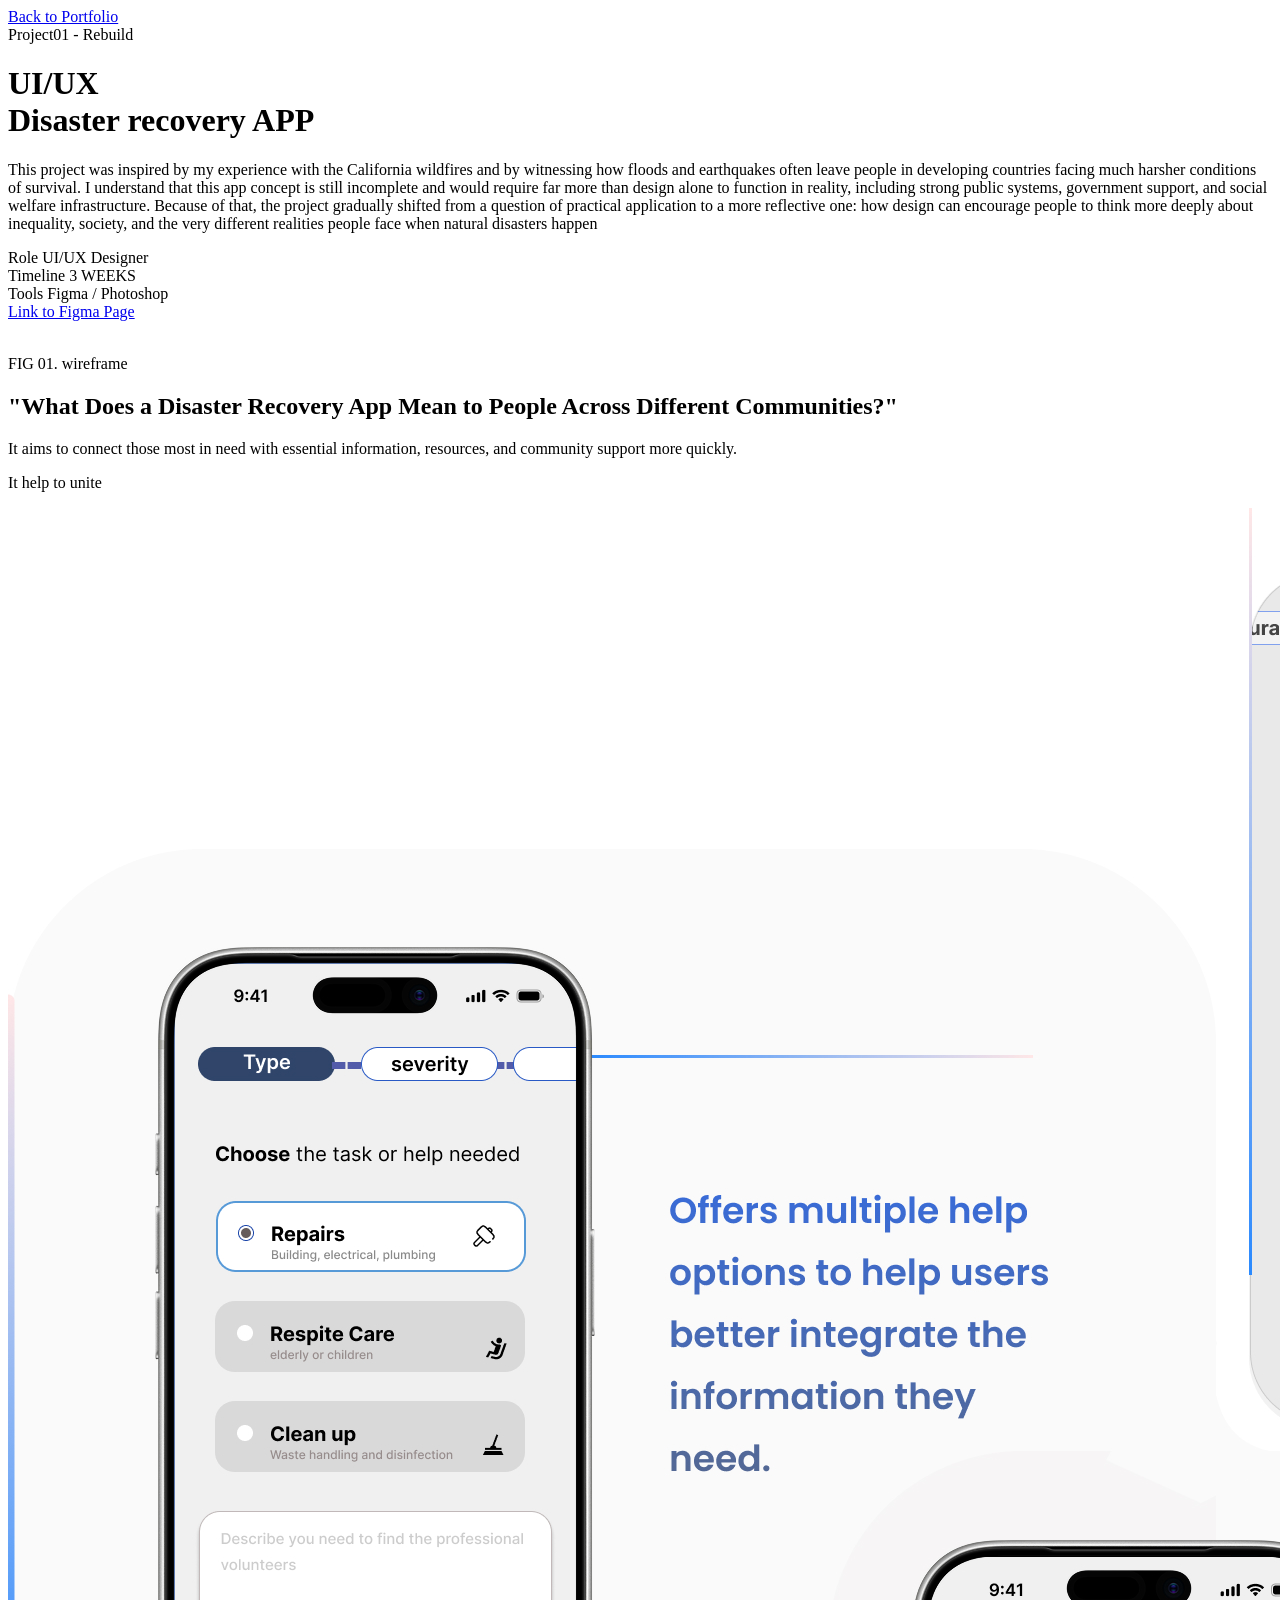
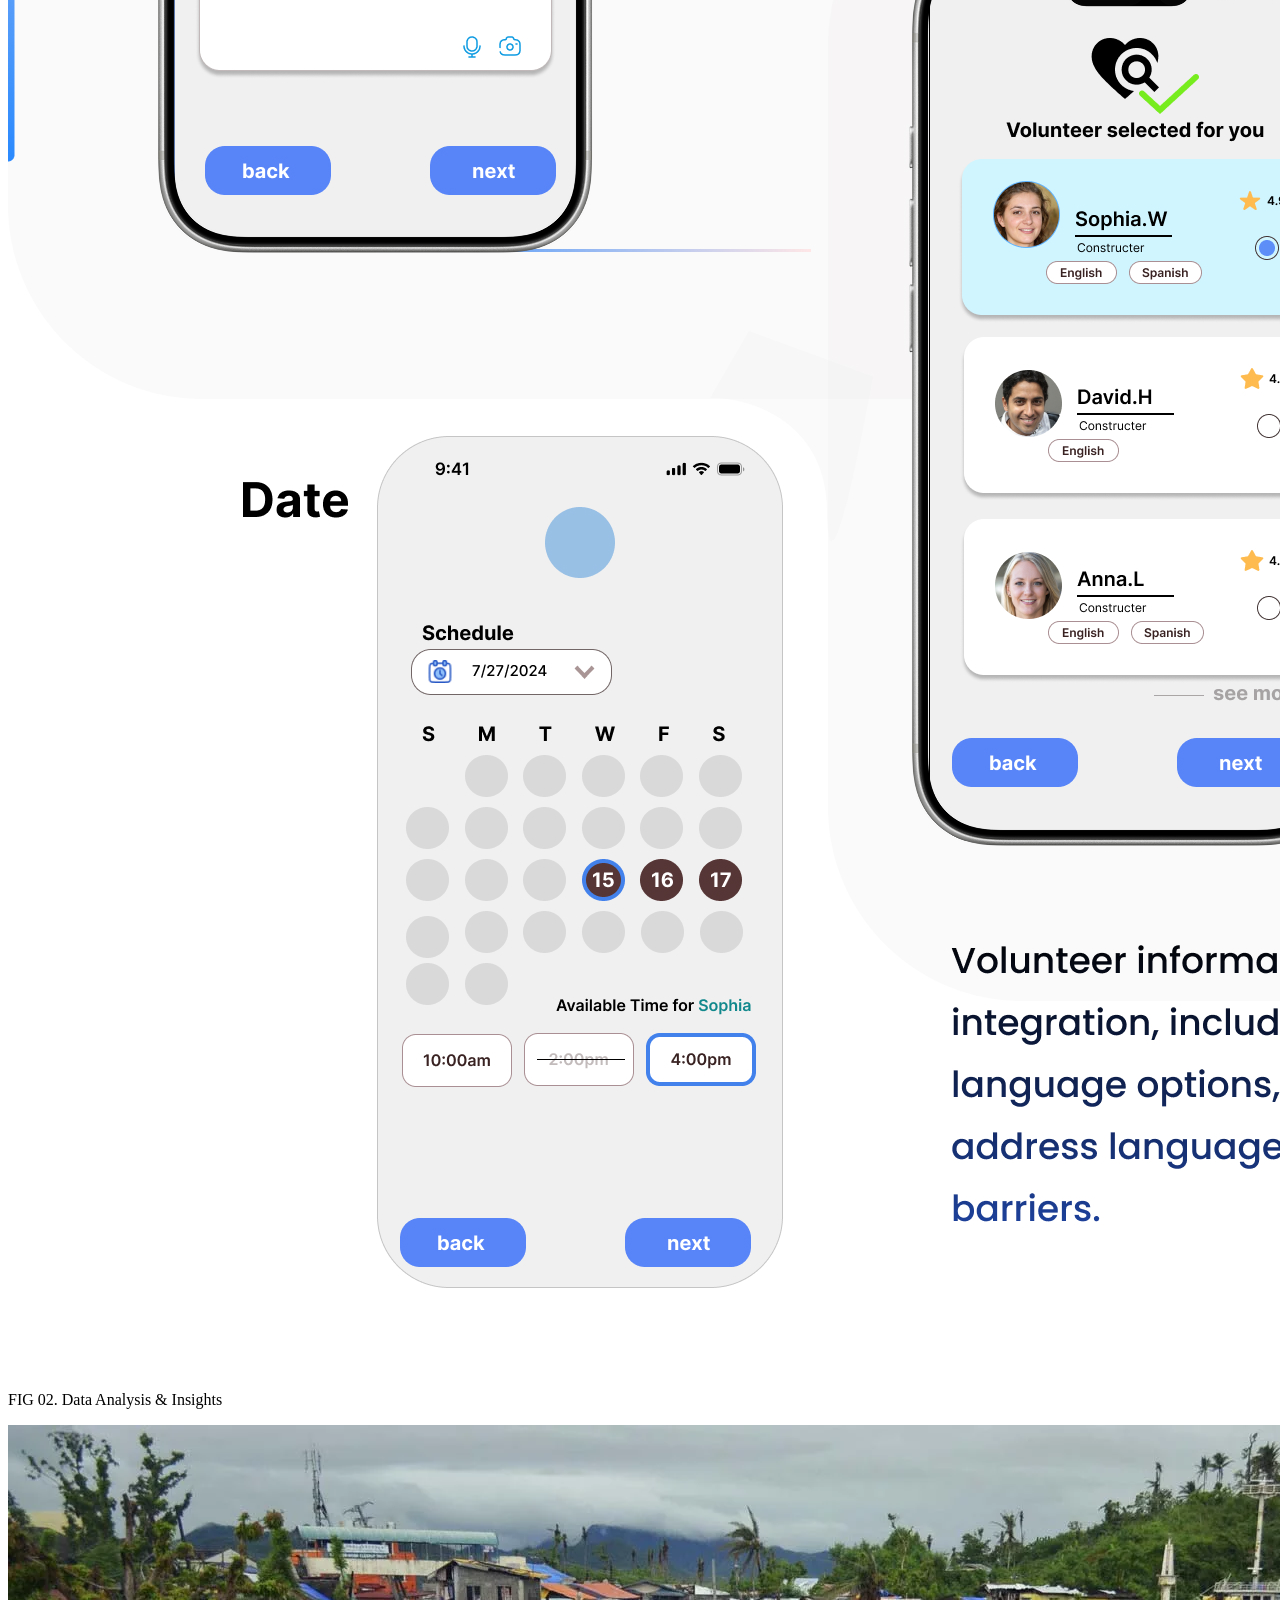
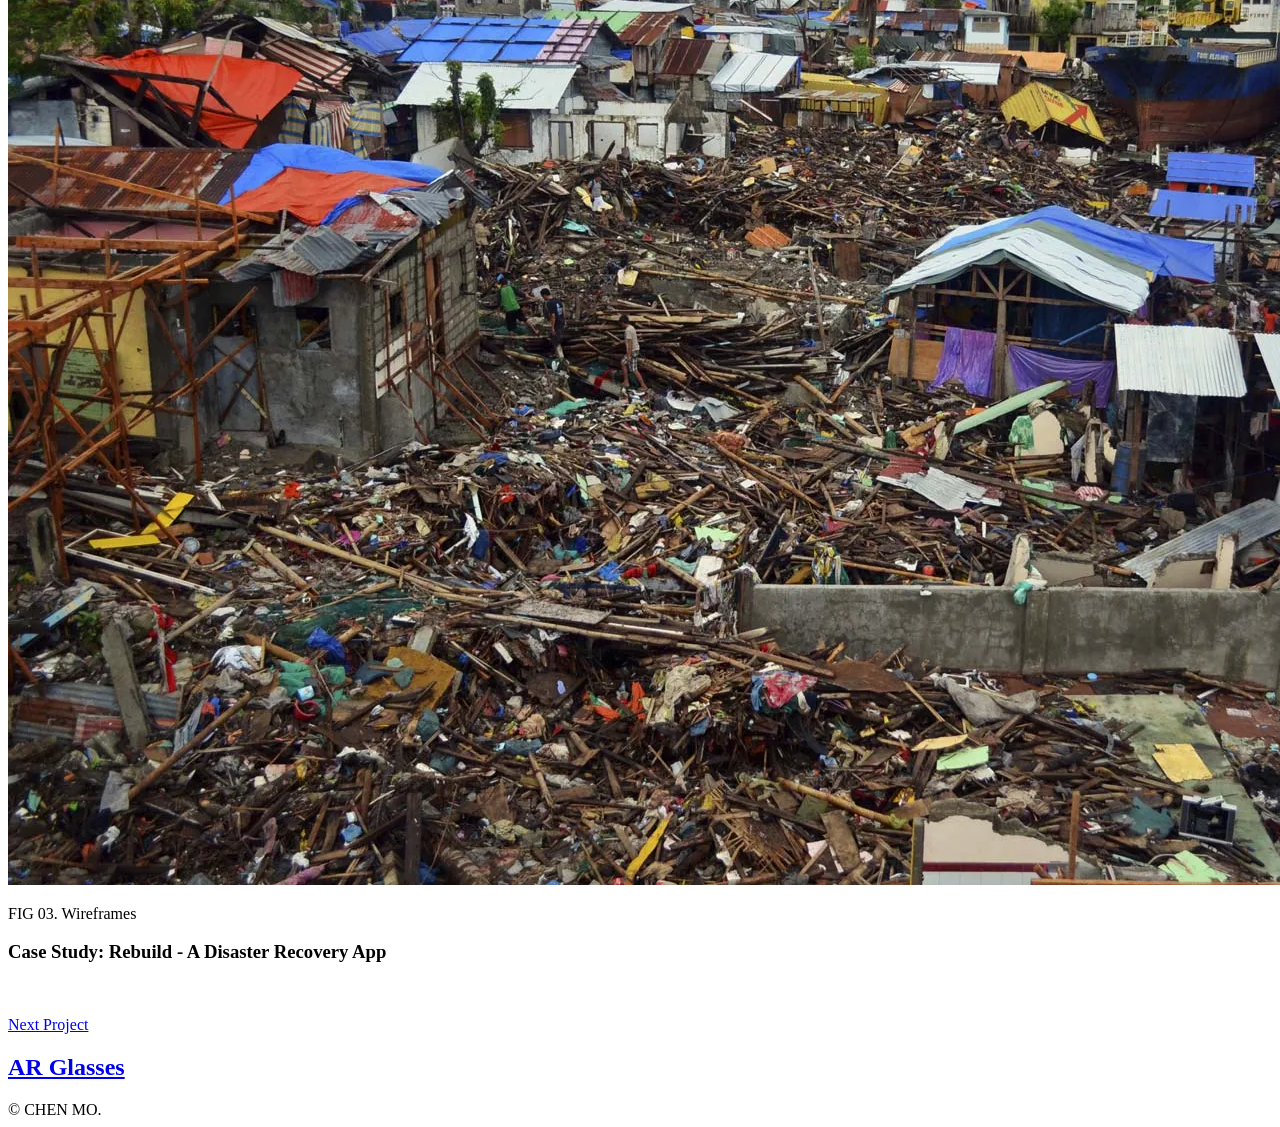
==== project1/index.html @ a8d69fbc "initial commit" ====
<!DOCTYPE html>
<html lang="zh-CN" class="scroll-smooth">
<head>
    <meta charset="UTF-8" />
    <meta name="viewport" content="width=device-width, initial-scale=1.0" />
    <title>Project01 - rebuild | Zilin liu</title>

    <!-- Tailwind CSS CDN -->
    <script src="https://cdn.tailwindcss.com"></script>
    <script>
        tailwind.config = {
            theme: {
                extend: {
                    fontFamily: {
                        sans: ['Inter', 'system-ui', 'sans-serif'],
                    }
                }
            }
        }
    </script>

    <!-- Lucide -->
    <script src="https://unpkg.com/lucide@latest"></script>

    <!-- GSAP -->
    <script src="https://cdnjs.cloudflare.com/ajax/libs/gsap/3.12.2/gsap.min.js"></script>
    <script src="https://cdnjs.cloudflare.com/ajax/libs/gsap/3.12.2/ScrollTrigger.min.js"></script>

    <style>
        ::-webkit-scrollbar {
            width: 8px;
        }
        ::-webkit-scrollbar-track {
            background: #fafafa;
        }
        ::-webkit-scrollbar-thumb {
            background: #d4d4d8;
            border-radius: 4px;
        }
        ::-webkit-scrollbar-thumb:hover {
            background: #a1a1aa;
        }
    </style>
</head>
<body class="min-h-screen bg-zinc-50 text-zinc-900 font-sans selection:bg-zinc-900 selection:text-white overflow-x-hidden">

    <!-- Navigation -->
    <nav id="navbar" class="fixed top-0 w-full z-50 bg-zinc-50/90 backdrop-blur-sm border-b border-zinc-200 transition-all duration-300">
        <div class="flex h-16 text-xs font-bold uppercase tracking-widest max-w-7xl mx-auto px-6">
            <a href="../index.html" class="flex items-center hover:text-zinc-500 transition-colors">
                <i data-lucide="arrow-left" class="w-4 h-4 mr-2"></i>
                Back to Portfolio
            </a>
            <div class="flex-1 flex justify-end items-center text-zinc-400">
                Project01 - Rebuild
            </div>
        </div>
    </nav>

    <!-- Header -->
    <header class="pt-40 pb-20 px-6 max-w-7xl mx-auto border-b border-zinc-200">
        <div class="grid grid-cols-1 md:grid-cols-12 gap-12 items-end">
            <div class="md:col-span-8">
                <h1 class="gsap-header text-6xl md:text-[7rem] font-medium tracking-tighter leading-[0.9] uppercase mb-8">
                    UI/UX<br />
                    <span class="text-zinc-400">Disaster recovery APP</span>
                </h1>
                <p class="gsap-header text-lg text-zinc-600 font-medium max-w-2xl leading-relaxed">
                    This project was inspired by my experience with the California wildfires and by witnessing how floods and earthquakes often leave people in developing countries facing much harsher conditions of survival. I understand that this app concept is still incomplete and would require far more than design alone to function in reality, including strong public systems, government support, and social welfare infrastructure. Because of that, the project gradually shifted from a question of practical application to a more reflective one: how design can encourage people to think more deeply about inequality, society, and the very different realities people face when natural disasters happen
                </p>
                
            </div>

            <div class="md:col-span-4 gsap-header flex flex-col space-y-6 text-xs uppercase tracking-widest font-bold">
                <div>
                    <span class="text-zinc-400 block mb-1">Role</span>
                    <span class="text-zinc-900">UI/UX Designer</span>
                </div>
                <div>
                    <span class="text-zinc-400 block mb-1">Timeline</span>
                    <span class="text-zinc-900">3 WEEKS</span>
                </div>
                <div>
                    <span class="text-zinc-400 block mb-1">Tools</span>
                    <span class="text-zinc-900">Figma / Photoshop</span>
                </div>
            </div>
        </div>
    </header>

    <!-- Main -->
    <main class="py-24 px-6 max-w-7xl mx-auto">

        <!-- link Text Section -->
<div class="gsap-link max-w-3xl mb-24 text-left">
    <a 
        href="https://www.figma.com/design/lC2uHjkUN4DB1Qyt5jbq6Z/Untitled?node-id=0-1&p=f&t=Z2eHqfOlOS0rT5Mu-0"
        target="_blank"
        rel="noopener noreferrer"
        class="inline-flex items-center gap-3 text-2xl font-medium text-zinc-900 hover:text-zinc-500 transition-all duration-300 group"
    >
        <span class="relative">
            Link to Figma Page
            <span class="absolute left-0 -bottom-1 h-[1px] w-0 bg-zinc-900 transition-all duration-500 group-hover:w-full"></span>
        </span>
        <i data-lucide="arrow-up-right" class="w-5 h-5 transition-transform duration-300 group-hover:translate-x-1 group-hover:-translate-y-1"></i>
    </a>
</div>

        <!-- Cover Image -->
        <div class="gsap-img w-full mb-24 group relative overflow-hidden bg-zinc-200">
            <img
                src=""
                alt=""
                class="w-full h-auto object-cover transition-transform duration-1000 group-hover:scale-105"
            />
            <p class="absolute bottom-4 left-4 text-[10px] uppercase tracking-widest text-white/80 mix-blend-difference">
                FIG 01. wireframe
            </p>
        </div>

        <!-- Text Section -->
        <div class="gsap-fade max-w-3xl mx-auto mb-24 text-center">
            <h2 class="text-2xl font-medium mb-6">"What Does a Disaster Recovery App Mean to People Across Different Communities?"</h2>
            <p class="text-zinc-500 leading-relaxed text-sm">
                It aims to connect those most in need with essential information, resources, and community support more quickly.
            </p class="text-zinc-500 leading-relaxed text-sm"> 
            <p class="text-zinc-500 leading-relaxed text-sm">It help to unite</p>
        </div>

        <!-- Two-column Grid -->
        <div class="grid grid-cols-1 md:grid-cols-2 gap-6 md:gap-12 mb-24 items-center">
            <div class="gsap-img group relative overflow-hidden bg-zinc-200 md:pr-6">
                <img
                    src="images/222.jpg"
                    alt=""
                    class="w-full h-auto object-cover transition-transform duration-1000 group-hover:scale-105"
                />
                <p class="mt-4 text-[10px] uppercase tracking-widest text-zinc-400">FIG 02. Data Analysis & Insights</p>
            </div>

            <div class="gsap-img group relative overflow-hidden bg-zinc-200 mt-12 md:mt-0">
                <img
                    src="images/333.png"
                    alt=""
                    class="w-full h-auto object-cover transition-transform duration-1000 group-hover:scale-105"
                />
                <p class="mt-4 text-[10px] uppercase tracking-widest text-zinc-400">FIG 03. Wireframes</p>
            </div>
        </div>

        <!-- Long Image -->
        <div class="w-full mb-24">
            <h3 class="text-xs font-bold uppercase tracking-widest text-zinc-900 mb-6 border-b border-zinc-200 pb-2">
                Case Study: Rebuild - A Disaster Recovery App
            </h3>
            <div class="relative bg-zinc-200">
                <img
                    src="images/111.png"
                    alt=""
                    class="w-full h-auto block"
                />
            </div>
        </div>

    </main>

    <!-- Next Project -->
    <section class="border-t border-zinc-200 py-32 px-6 hover:bg-zinc-950 hover:text-white transition-colors duration-500 group">
        <a href="#" class="max-w-7xl mx-auto flex flex-col items-center text-center cursor-pointer">
            <p class="text-[10px] font-bold uppercase tracking-[0.4em] text-zinc-400 group-hover:text-zinc-500 mb-8 transition-colors">
                Next Project
            </p>
            <h2 class="text-5xl md:text-[6rem] font-medium tracking-tighter group-hover:scale-105 transition-transform duration-700">
                AR Glasses
                <i data-lucide="arrow-right" class="inline-block w-12 h-12 md:w-20 md:h-20 ml-4 opacity-0 -translate-x-10 group-hover:opacity-100 group-hover:translate-x-0 transition-all duration-700"></i>
            </h2>
        </a>
    </section>

    <!-- Footer -->
    <footer class="py-12 bg-zinc-50 text-zinc-400 text-center text-[10px] font-bold uppercase tracking-widest border-t border-zinc-200">
        © <span id="current-year"></span> CHEN MO.
    </footer>

    <script>
        lucide.createIcons();
        document.getElementById('current-year').textContent = new Date().getFullYear();

        document.addEventListener('DOMContentLoaded', () => {
            gsap.registerPlugin(ScrollTrigger);

            // Header animation
            gsap.from(".gsap-header", {
                y: 50,
                opacity: 0,
                duration: 1.2,
                stagger: 0.1,
                ease: "power3.out",
                delay: 0.2
            });

            // Animated image sections
            gsap.utils.toArray('.gsap-img').forEach((imgContainer) => {
                gsap.fromTo(
                    imgContainer,
                    { y: 60, opacity: 0 },
                    {
                        y: 0,
                        opacity: 1,
                        duration: 1.5,
                        ease: "expo.out",
                        scrollTrigger: {
                            trigger: imgContainer,
                            start: "top 85%"
                        }
                    }
                );

                const img = imgContainer.querySelector('img');
                if (img) {
                    gsap.to(img, {
                        yPercent: 10,
                        ease: "none",
                        scrollTrigger: {
                            trigger: imgContainer,
                            start: "top bottom",
                            end: "bottom top",
                            scrub: true
                        }
                    });
                }
            });

            // Long image: only fade in once, no parallax
            gsap.from(".single-fade", {
                y: 30,
                opacity: 0,
                duration: 1.2,
                ease: "power2.out"
            });

            // Text fade sections
            gsap.utils.toArray('.gsap-fade').forEach((text) => {
                gsap.fromTo(
                    text,
                    { y: 30, opacity: 0 },
                    {
                        y: 0,
                        opacity: 1,
                        duration: 1,
                        ease: "power2.out",
                        scrollTrigger: {
                            trigger: text,
                            start: "top 85%"
                        }
                    }
                );
            });
        });
    </script>
</body>
</html>
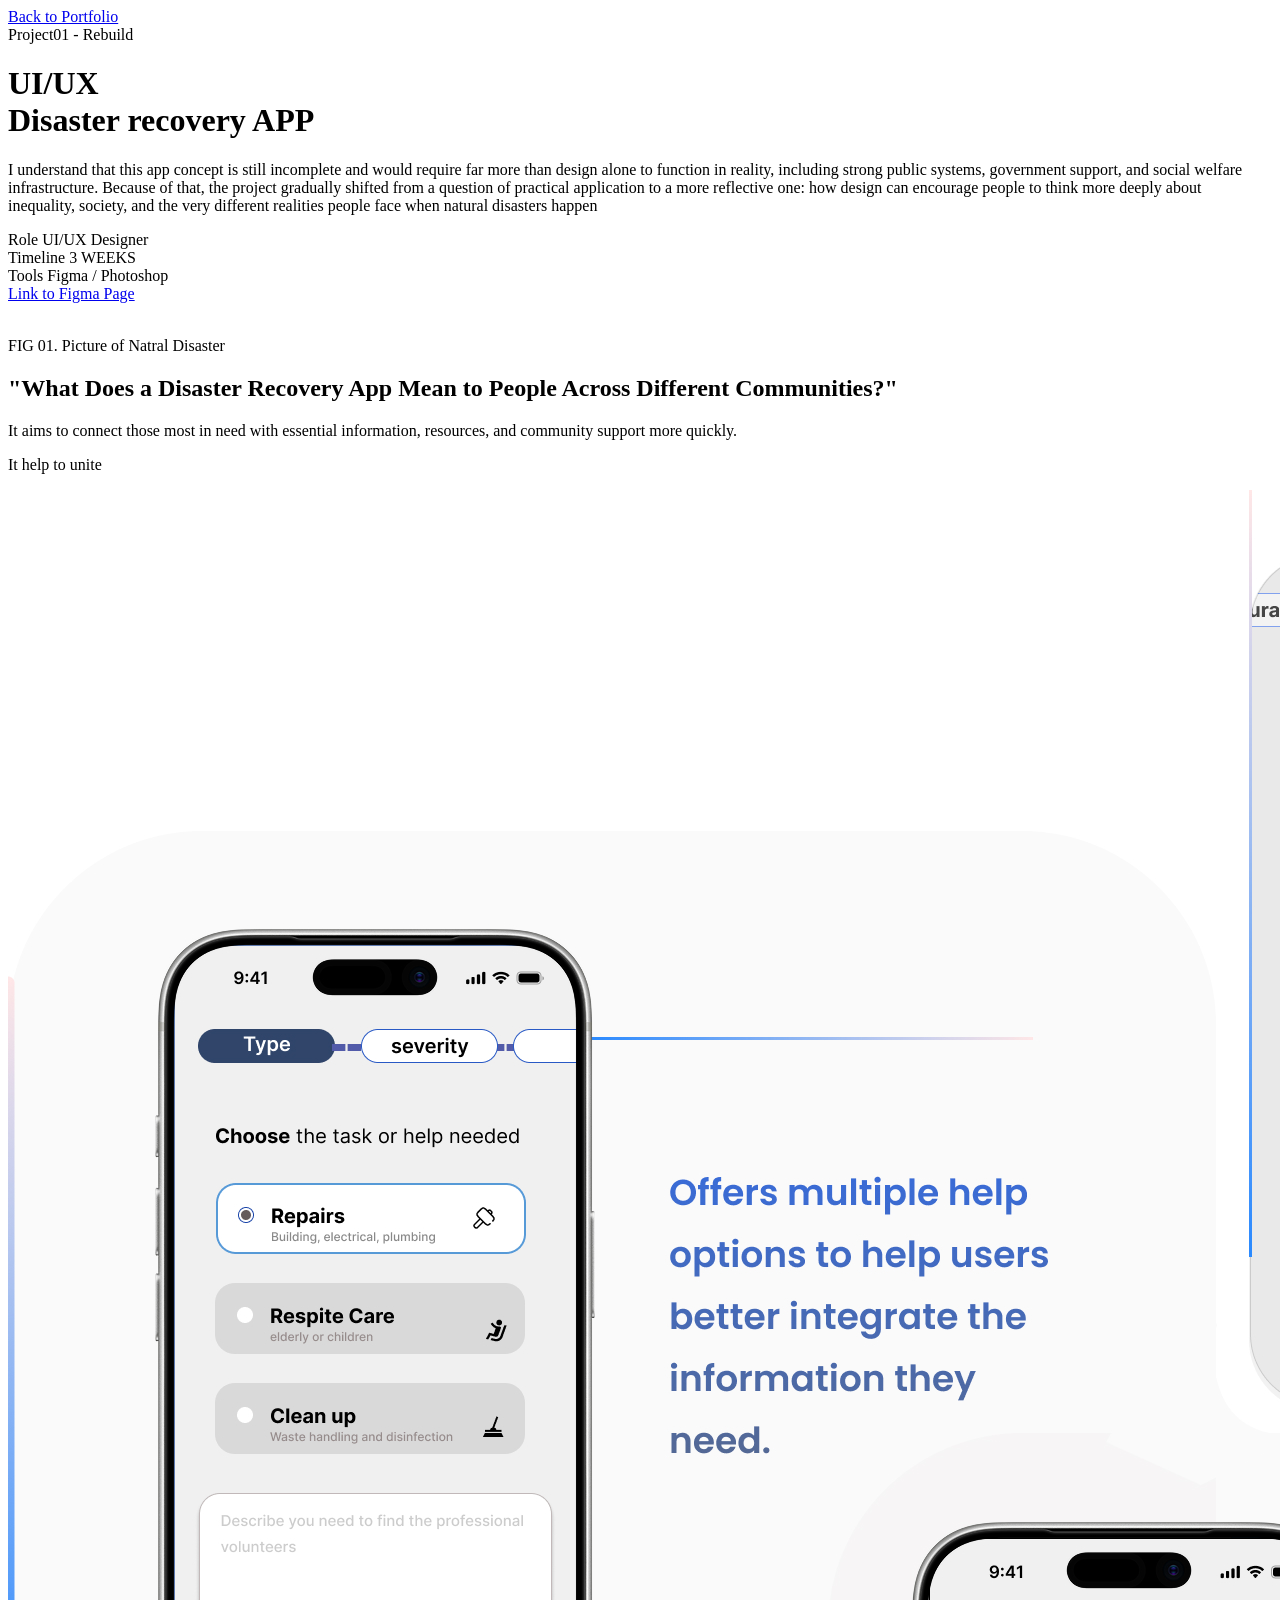
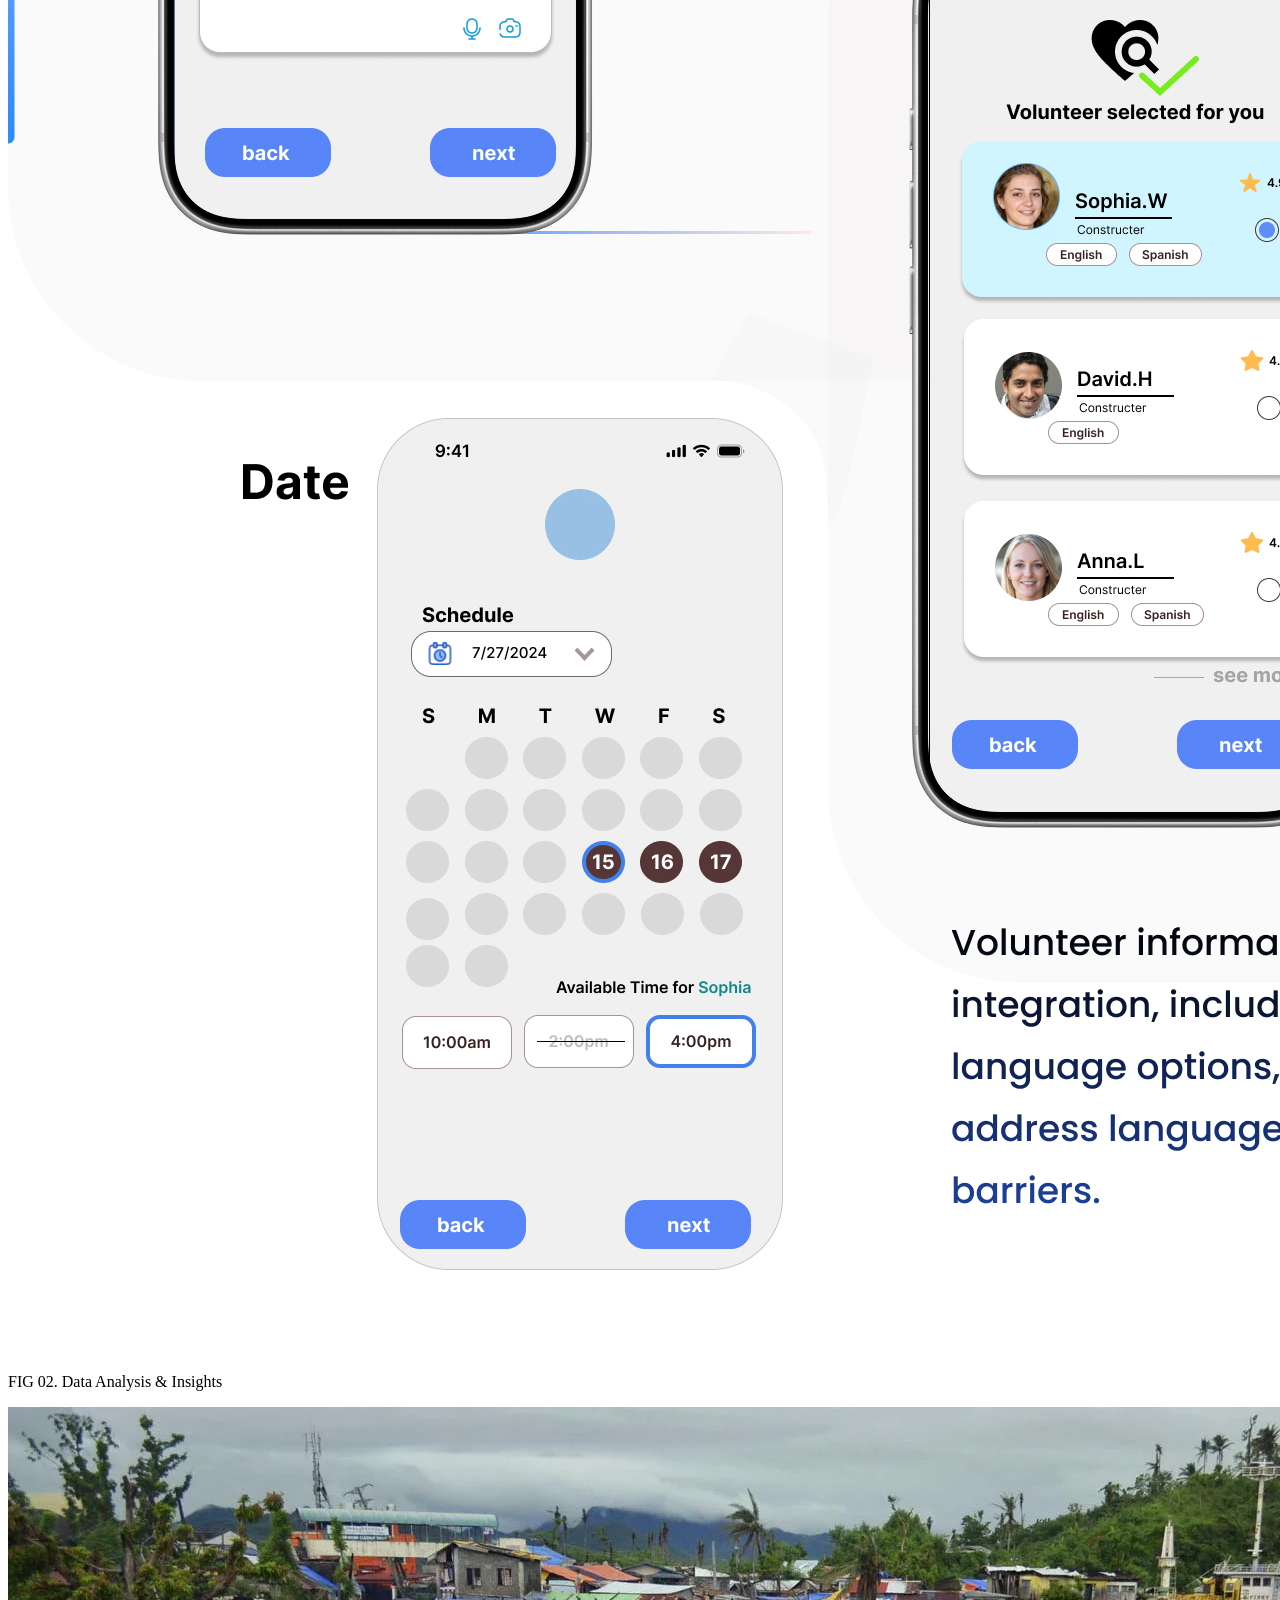
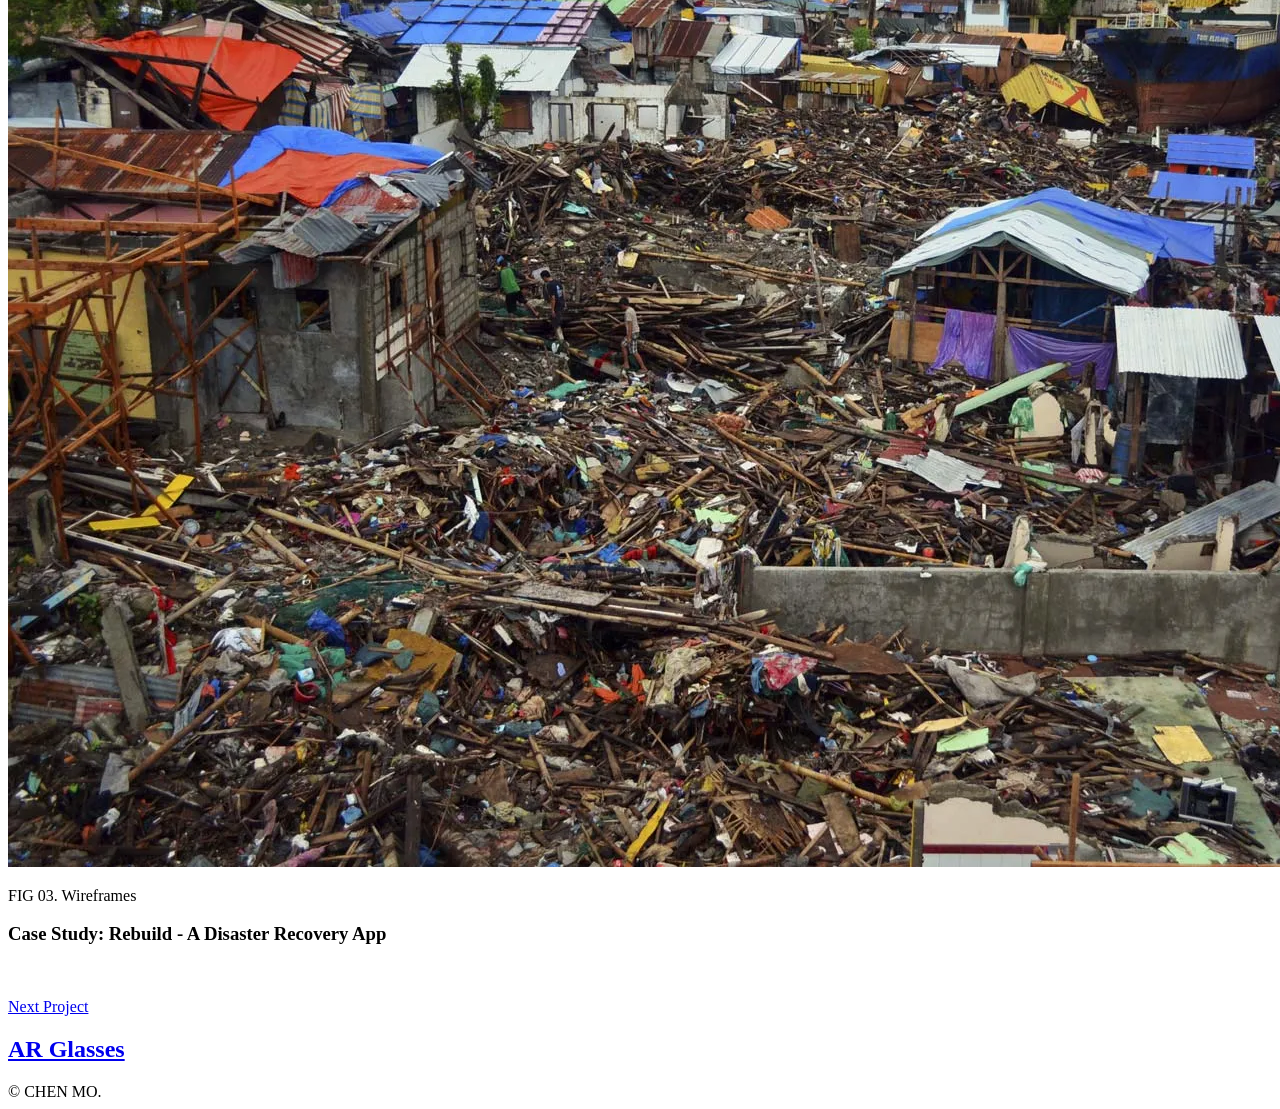
==== commit 52d28113: "add content" ====
--- a/project1/index.html
+++ b/project1/index.html
@@ -66,7 +66,7 @@
                     <span class="text-zinc-400">Disaster recovery APP</span>
                 </h1>
                 <p class="gsap-header text-lg text-zinc-600 font-medium max-w-2xl leading-relaxed">
-                    This project was inspired by my experience with the California wildfires and by witnessing how floods and earthquakes often leave people in developing countries facing much harsher conditions of survival. I understand that this app concept is still incomplete and would require far more than design alone to function in reality, including strong public systems, government support, and social welfare infrastructure. Because of that, the project gradually shifted from a question of practical application to a more reflective one: how design can encourage people to think more deeply about inequality, society, and the very different realities people face when natural disasters happen
+                    I understand that this app concept is still incomplete and would require far more than design alone to function in reality, including strong public systems, government support, and social welfare infrastructure. Because of that, the project gradually shifted from a question of practical application to a more reflective one: how design can encourage people to think more deeply about inequality, society, and the very different realities people face when natural disasters happen
                 </p>
                 
             </div>
@@ -115,7 +115,7 @@
                 class="w-full h-auto object-cover transition-transform duration-1000 group-hover:scale-105"
             />
             <p class="absolute bottom-4 left-4 text-[10px] uppercase tracking-widest text-white/80 mix-blend-difference">
-                FIG 01. wireframe
+                FIG 01. Picture of Natral Disaster
             </p>
         </div>
 
@@ -167,7 +167,7 @@
 
     <!-- Next Project -->
     <section class="border-t border-zinc-200 py-32 px-6 hover:bg-zinc-950 hover:text-white transition-colors duration-500 group">
-        <a href="#" class="max-w-7xl mx-auto flex flex-col items-center text-center cursor-pointer">
+        <a href="../project2/index.html" class="max-w-7xl mx-auto flex flex-col items-center text-center cursor-pointer">
             <p class="text-[10px] font-bold uppercase tracking-[0.4em] text-zinc-400 group-hover:text-zinc-500 mb-8 transition-colors">
                 Next Project
             </p>
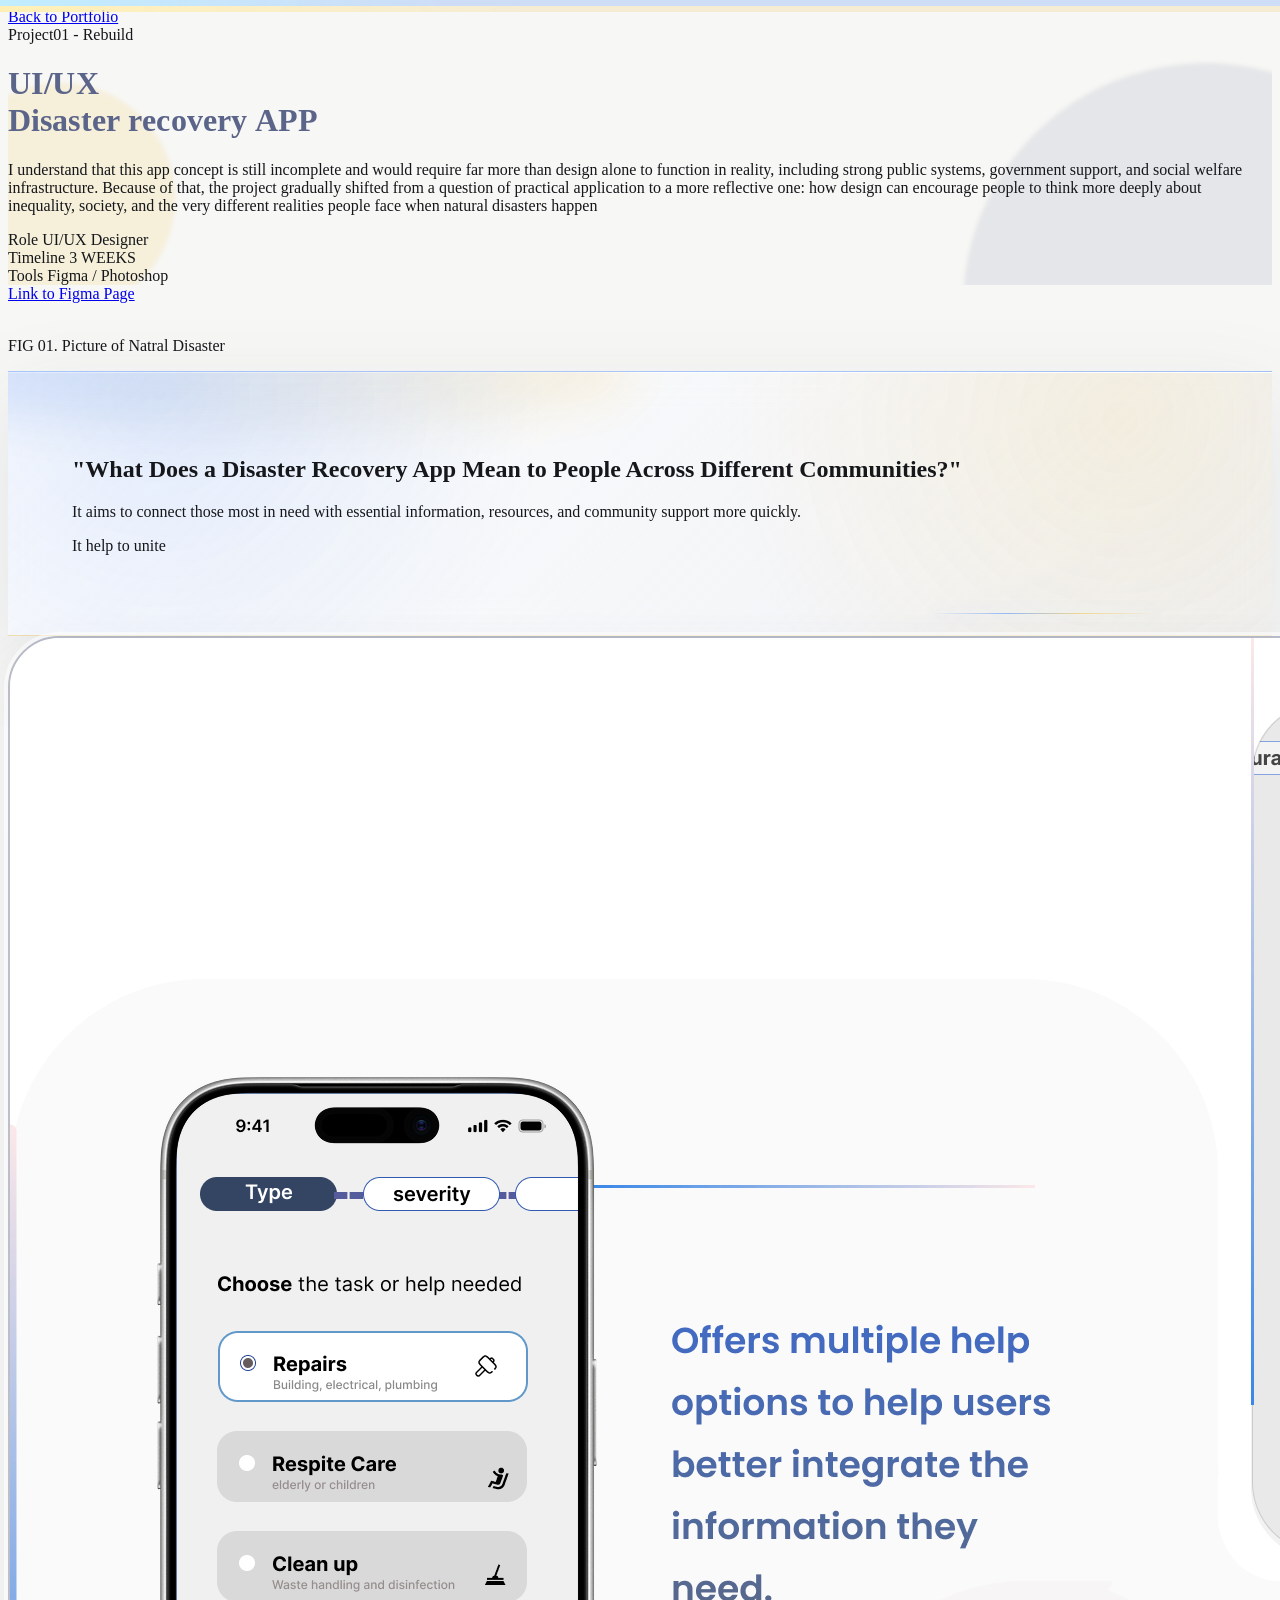
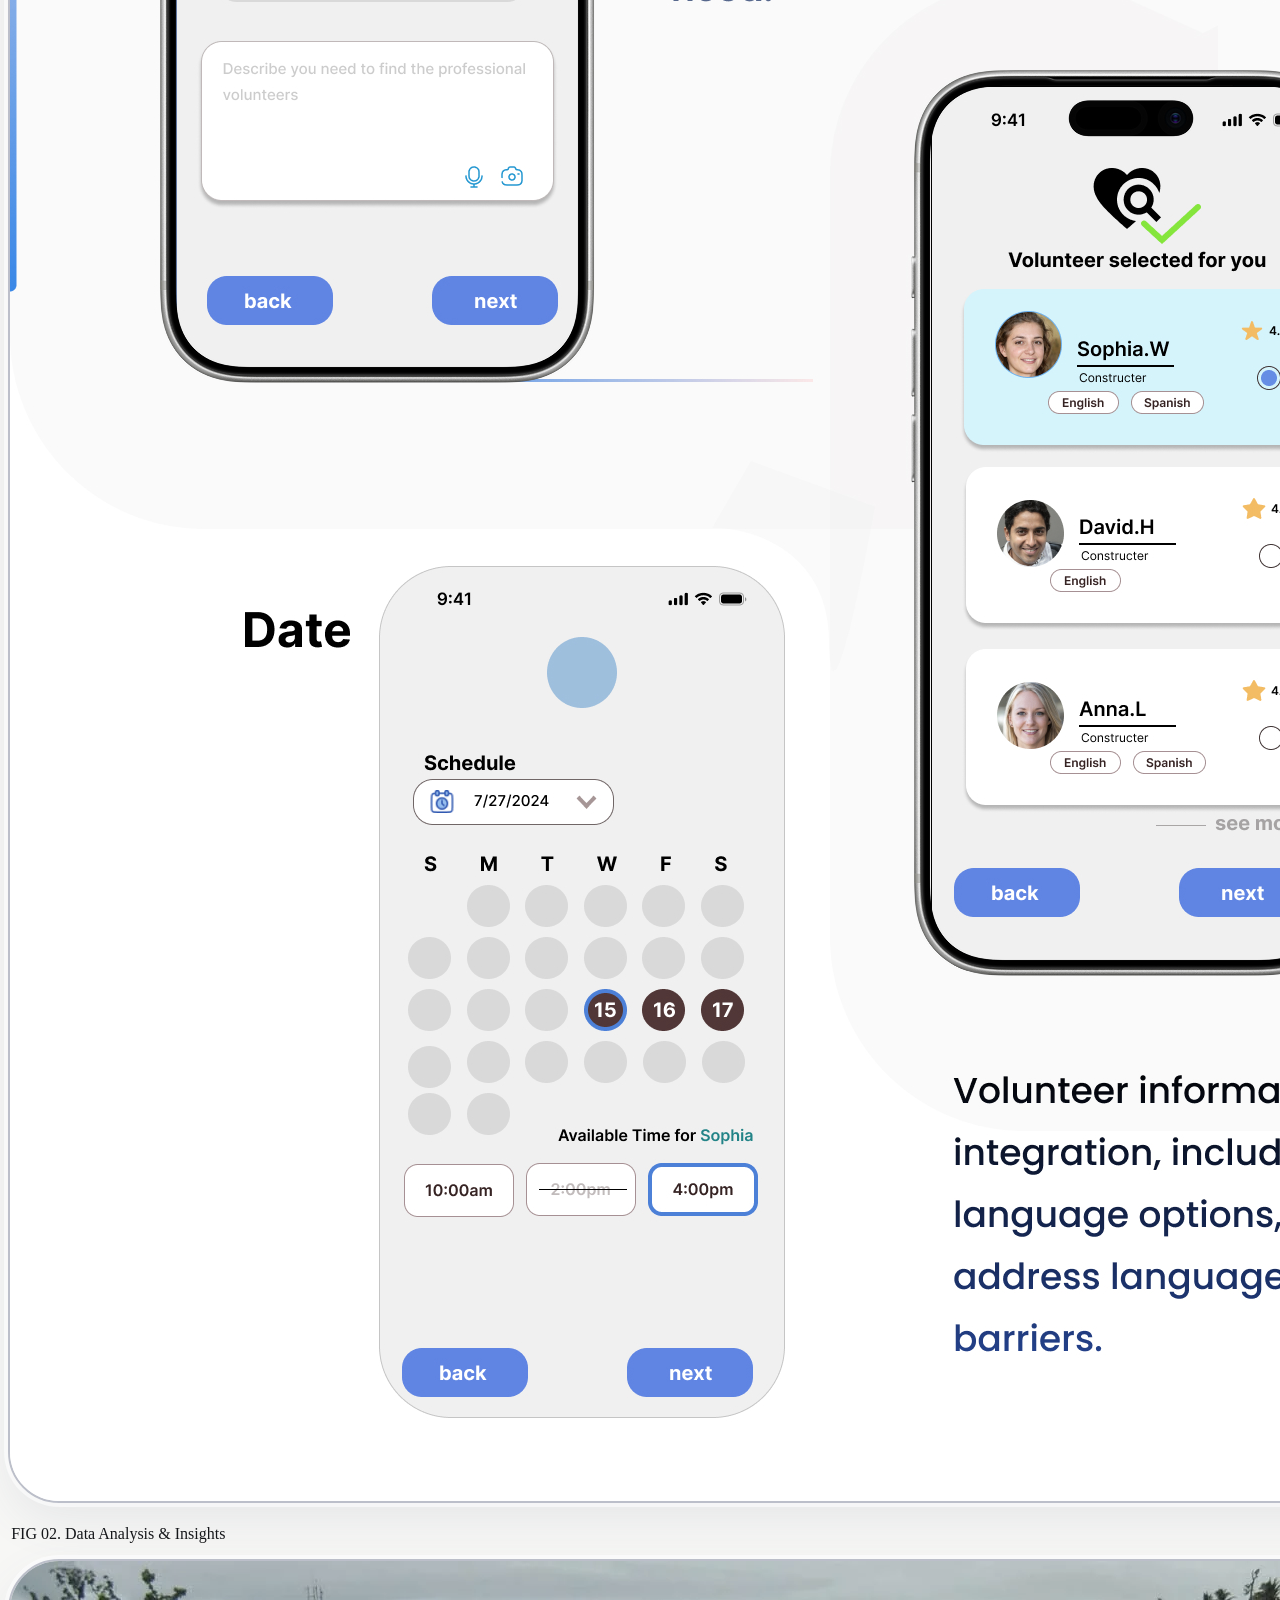
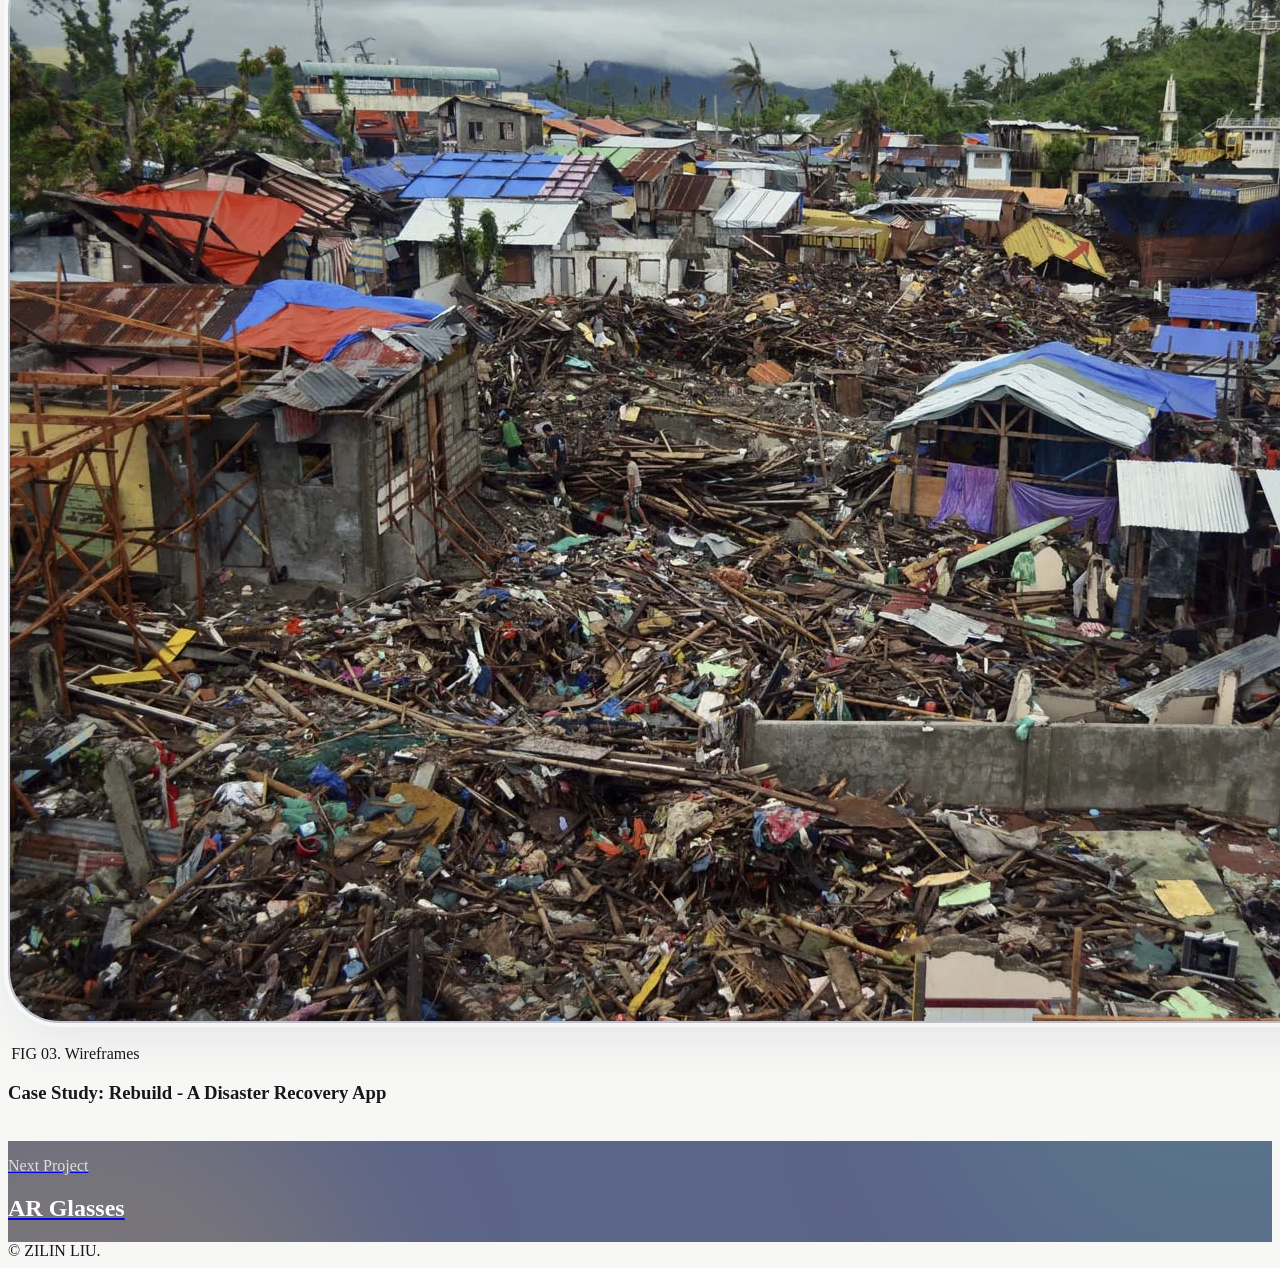
==== commit be07bfdc: "Refresh portfolio visual design" ====
--- a/project1/index.html
+++ b/project1/index.html
@@ -41,8 +41,10 @@
             background: #a1a1aa;
         }
     </style>
+    <link rel="stylesheet" href="../project-theme.css" />
+    <script defer src="../project-theme.js"></script>
 </head>
-<body class="min-h-screen bg-zinc-50 text-zinc-900 font-sans selection:bg-zinc-900 selection:text-white overflow-x-hidden">
+<body class="project-one min-h-screen bg-zinc-50 text-zinc-900 font-sans selection:bg-zinc-900 selection:text-white overflow-x-hidden">
 
     <!-- Navigation -->
     <nav id="navbar" class="fixed top-0 w-full z-50 bg-zinc-50/90 backdrop-blur-sm border-b border-zinc-200 transition-all duration-300">
@@ -134,7 +136,7 @@
                 <img
                     src="images/222.jpg"
                     alt=""
-                    class="w-full h-auto object-cover transition-transform duration-1000 group-hover:scale-105"
+                    class="w-full h-auto object-cover"
                 />
                 <p class="mt-4 text-[10px] uppercase tracking-widest text-zinc-400">FIG 02. Data Analysis & Insights</p>
             </div>
@@ -143,7 +145,7 @@
                 <img
                     src="images/333.png"
                     alt=""
-                    class="w-full h-auto object-cover transition-transform duration-1000 group-hover:scale-105"
+                    class="w-full h-auto object-cover"
                 />
                 <p class="mt-4 text-[10px] uppercase tracking-widest text-zinc-400">FIG 03. Wireframes</p>
             </div>
@@ -180,7 +182,7 @@
 
     <!-- Footer -->
     <footer class="py-12 bg-zinc-50 text-zinc-400 text-center text-[10px] font-bold uppercase tracking-widest border-t border-zinc-200">
-        © <span id="current-year"></span> CHEN MO.
+        © <span id="current-year"></span> ZILIN LIU.
     </footer>
 
     <script>
@@ -260,4 +262,4 @@
         });
     </script>
 </body>
-</html>+</html>
--- a/project-theme.css
+++ b/project-theme.css
@@ -0,0 +1,433 @@
+:root {
+    --portfolio-blue: #1769ff;
+    --portfolio-yellow: #f2bd3d;
+    --portfolio-indigo: #5b6489;
+    --portfolio-mint: #58a994;
+    --portfolio-ink: #15171a;
+    --portfolio-paper: #f7f7f5;
+}
+
+body {
+    background: var(--portfolio-paper) !important;
+    color: var(--portfolio-ink) !important;
+}
+
+/* 与首页一致的蓝黄双线入场 */
+body::before,
+body::after {
+    content: "";
+    position: fixed;
+    left: 0;
+    width: 100%;
+    height: 6px;
+    z-index: 80;
+    pointer-events: none;
+    background-size: 220% 100%;
+    will-change: background-position;
+}
+
+body::before {
+    top: 0;
+    background-image: linear-gradient(90deg, rgba(23,105,255,.22), #1769ff 36%, #bfeeff 52%, rgba(23,105,255,.18) 70%);
+    animation: project-flow-line 2.1s cubic-bezier(.3,.75,.35,1) both;
+}
+
+body::after {
+    top: 6px;
+    background-image: linear-gradient(90deg, rgba(242,189,61,.22), #f2bd3d 38%, #fff0b7 54%, rgba(242,189,61,.18) 72%);
+    animation: project-flow-line 2.25s cubic-bezier(.3,.75,.35,1) .12s both;
+}
+
+@keyframes project-flow-line {
+    from { background-position: 125% 0; }
+    to { background-position: -85% 0; }
+}
+
+nav#navbar {
+    top: 12px !important;
+    background: rgba(247, 247, 245, .88) !important;
+    border-color: rgba(91, 100, 137, .2) !important;
+}
+
+nav#navbar a:hover {
+    color: var(--portfolio-blue) !important;
+}
+
+header {
+    position: relative;
+    isolation: isolate;
+    overflow: hidden;
+    border-color: rgba(91, 100, 137, .2) !important;
+}
+
+header::before,
+header::after {
+    content: "";
+    position: absolute;
+    z-index: -1;
+    border-radius: 50%;
+    pointer-events: none;
+    filter: blur(2px);
+}
+
+header::before {
+    width: min(38vw, 520px);
+    aspect-ratio: 1;
+    top: 8%;
+    right: -14%;
+    background: rgba(91, 100, 137, .11);
+    animation: project-orbit-one 13s ease-in-out infinite alternate;
+}
+
+header::after {
+    width: min(18vw, 240px);
+    aspect-ratio: 1;
+    left: -5%;
+    bottom: -12%;
+    background: rgba(242, 189, 61, .14);
+    animation: project-orbit-two 10s ease-in-out infinite alternate;
+}
+
+@keyframes project-orbit-one {
+    from { transform: translate3d(0, -4%, 0) scale(.94); }
+    to { transform: translate3d(-18%, 10%, 0) scale(1.08); }
+}
+
+@keyframes project-orbit-two {
+    from { transform: translate3d(-6%, 4%, 0); }
+    to { transform: translate3d(28%, -12%, 0); }
+}
+
+header h1 {
+    color: var(--portfolio-ink);
+}
+
+header h1 > span {
+    color: var(--portfolio-indigo) !important;
+}
+
+header [class*="md:col-span-4"] > div {
+    width: auto;
+    max-width: none;
+    padding: 0;
+    border: 0;
+    border-radius: 0;
+    background: transparent;
+}
+
+.project-word {
+    display: inline-flex;
+    white-space: nowrap;
+}
+
+.project-letter {
+    --project-letter-tilt: -3deg;
+    --project-letter-lift: -.07em;
+    --project-letter-accent: var(--portfolio-blue);
+    display: inline-block;
+    cursor: default;
+    transform-origin: 50% 82%;
+    transition: transform .46s cubic-bezier(.2,.9,.25,1.25), margin .4s cubic-bezier(.2,.8,.2,1), color .28s ease, text-shadow .32s ease;
+    will-change: transform, margin;
+}
+
+.project-letter:nth-child(3n + 2) {
+    --project-letter-tilt: 4deg;
+    --project-letter-lift: -.11em;
+    --project-letter-accent: #d99d18;
+}
+
+.project-letter:nth-child(3n) {
+    --project-letter-tilt: -1deg;
+    --project-letter-lift: -.05em;
+    --project-letter-accent: var(--portfolio-mint);
+}
+
+.project-letter:hover {
+    margin-inline: .045em;
+    color: var(--project-letter-accent);
+    transform: translateY(var(--project-letter-lift)) rotate(var(--project-letter-tilt)) scale(1.055);
+    text-shadow: 0 .12em .22em color-mix(in srgb, var(--project-letter-accent) 22%, transparent);
+}
+
+.project-letter:has(+ .project-letter:hover) {
+    margin-right: .035em;
+    transform: translateX(-.04em) rotate(-1deg) scale(.985);
+}
+
+.project-letter:hover + .project-letter {
+    margin-left: .035em;
+    transform: translateX(.04em) rotate(1deg) scale(.985);
+}
+
+main a[target="_blank"] {
+    position: relative;
+    isolation: isolate;
+    padding: 0;
+    border: 0;
+    border-radius: 0;
+    background: transparent;
+}
+
+main a[target="_blank"]::after {
+    content: "";
+    position: absolute;
+    z-index: -1;
+    left: -.35rem;
+    right: -.35rem;
+    bottom: -.38rem;
+    height: .58rem;
+    border-radius: 999px;
+    background: linear-gradient(90deg, rgba(23,105,255,.72), rgba(191,238,255,.58) 34%, rgba(242,189,61,.74) 68%, rgba(255,240,183,.64));
+    background-size: 210% 100%;
+    box-shadow: inset 0 1px 0 rgba(255,255,255,.78), 0 4px 16px rgba(23,105,255,.16), 0 5px 18px rgba(242,189,61,.14);
+    backdrop-filter: blur(10px) saturate(1.2);
+    filter: blur(.4px);
+    opacity: 0;
+    transform: scaleX(.18) translateY(.2rem);
+    transform-origin: left center;
+    transition: opacity .32s ease, transform .52s cubic-bezier(.2,.8,.2,1);
+}
+
+main a[target="_blank"]:hover {
+    color: var(--portfolio-blue) !important;
+    transform: translateY(-2px);
+}
+
+main a[target="_blank"]:hover::after {
+    opacity: .92;
+    transform: scaleX(1) translateY(0);
+    animation: figma-glass-flow 1.7s linear infinite;
+}
+
+main a[target="_blank"] > span > span {
+    display: none;
+}
+
+@keyframes figma-glass-flow {
+    from { background-position: 100% 0; }
+    to { background-position: -110% 0; }
+}
+
+main .gsap-img img,
+main .gsap-video video,
+main > .w-full > .relative.bg-zinc-200 img,
+#journey-gallery > div img {
+    border-radius: clamp(24px, 4vw, 54px);
+    filter: saturate(.82);
+    transition: transform 1s ease, filter .55s ease, border-radius .65s ease !important;
+}
+
+main .grid .gsap-img img {
+    border: 2px solid rgba(91, 100, 137, .38);
+    box-shadow: 0 0 0 4px rgba(255, 255, 255, .54), 0 18px 46px rgba(91, 100, 137, .1);
+}
+
+main .gsap-img:hover img,
+main .gsap-video:hover video,
+main > .w-full > .relative.bg-zinc-200:hover img,
+#journey-gallery > div:hover img {
+    border-radius: clamp(44px, 7vw, 92px);
+    filter: saturate(1);
+}
+
+main .gsap-video,
+main .relative.bg-zinc-200,
+#journey-gallery > div {
+    background: transparent !important;
+}
+
+main .gsap-video,
+main .gsap-video video,
+main .gsap-video:hover video {
+    border-radius: 0 !important;
+}
+
+main .gsap-fade {
+    position: relative;
+    isolation: isolate;
+    overflow: hidden;
+    padding: clamp(2rem, 5vw, 4.5rem);
+    border: 0;
+    border-radius: 46px 116px 58px 94px / 82px 54px 108px 50px;
+    background:
+        radial-gradient(circle at 12% 8%, rgba(23,105,255,.11), transparent 34%),
+        radial-gradient(circle at 88% 18%, rgba(242,189,61,.13), transparent 35%),
+        linear-gradient(135deg, rgba(255,255,255,.8), rgba(229,234,245,.46));
+    box-shadow: inset 0 1px 0 rgba(255,255,255,.9), 0 26px 82px rgba(91, 100, 137, .12);
+    backdrop-filter: blur(18px) saturate(1.12);
+}
+
+main .gsap-fade::before {
+    content: "";
+    position: absolute;
+    width: 58%;
+    height: 42%;
+    top: -20%;
+    left: -8%;
+    border-radius: 50%;
+    background: linear-gradient(90deg, rgba(23,105,255,.2), rgba(242,189,61,.2));
+    filter: blur(24px);
+    opacity: .72;
+    pointer-events: none;
+    animation: glass-section-light 9s ease-in-out infinite alternate;
+}
+
+main .gsap-fade::after {
+    content: "";
+    position: absolute;
+    right: 9%;
+    bottom: 8%;
+    width: 18%;
+    height: 1px;
+    background: linear-gradient(90deg, transparent, rgba(23,105,255,.42), rgba(242,189,61,.5), transparent);
+    box-shadow: 0 0 18px rgba(23,105,255,.24);
+    pointer-events: none;
+}
+
+main .gsap-fade > * {
+    position: relative;
+    z-index: 1;
+}
+
+body.project-one main .grid .gsap-img {
+    overflow: visible;
+    background: transparent !important;
+}
+
+body.project-one main .grid .gsap-img img {
+    position: relative;
+    z-index: 1;
+    display: block;
+    transform: none !important;
+    transition: filter .45s ease, border-radius .55s ease, box-shadow .55s ease !important;
+}
+
+body.project-one main .grid .gsap-img > p {
+    position: relative;
+    z-index: 1;
+    margin-top: 1.4rem;
+    padding: 0 .2rem;
+    border: 0;
+    background: transparent;
+    transition: color .35s ease, letter-spacing .45s ease;
+}
+
+body.project-one main .grid .gsap-img:hover img {
+    transform: none !important;
+    filter: saturate(.96);
+    box-shadow: 0 20px 52px rgba(91, 100, 137, .16);
+}
+
+body.project-one main .grid .gsap-img:hover > p {
+    color: rgb(91 100 137);
+    letter-spacing: .14em;
+}
+
+body.project-one main .gsap-fade {
+    border-top: 1px solid rgba(23, 105, 255, .34);
+    border-right: 0;
+    border-bottom: 1px solid rgba(242, 189, 61, .4);
+    border-left: 0;
+    border-radius: 0;
+}
+
+@keyframes glass-section-light {
+    from { transform: translate3d(-8%, -4%, 0) scale(.92); }
+    to { transform: translate3d(68%, 34%, 0) scale(1.16); }
+}
+
+main h2,
+main h3 {
+    color: var(--portfolio-ink) !important;
+}
+
+main h3 {
+    border-color: rgba(91, 100, 137, .22) !important;
+}
+
+body > main + section {
+    position: relative;
+    isolation: isolate;
+    overflow: hidden;
+    background: var(--portfolio-indigo) !important;
+    color: #fff !important;
+    border-color: rgba(255, 255, 255, .2) !important;
+}
+
+body > main + section::before,
+body > main + section::after {
+    content: "";
+    position: absolute;
+    z-index: -1;
+    width: min(46vw, 620px);
+    aspect-ratio: 1;
+    border-radius: 50%;
+    filter: blur(85px);
+    pointer-events: none;
+}
+
+body > main + section::before {
+    left: -18%;
+    top: -70%;
+    background: rgba(242, 189, 61, .2);
+    animation: next-project-light 12s ease-in-out infinite alternate;
+}
+
+body > main + section::after {
+    right: -20%;
+    bottom: -75%;
+    background: rgba(88, 169, 148, .22);
+    animation: next-project-light 16s ease-in-out infinite alternate-reverse;
+}
+
+@keyframes next-project-light {
+    from { transform: translate3d(-5%, 0, 0) scale(.9); }
+    to { transform: translate3d(22%, 8%, 0) scale(1.12); }
+}
+
+body > main + section p {
+    color: rgba(255, 255, 255, .76) !important;
+}
+
+body > main + section h2 {
+    color: #fff;
+}
+
+footer {
+    background: var(--portfolio-paper) !important;
+    border-color: rgba(91, 100, 137, .2) !important;
+}
+
+@media (max-width: 767px) {
+    header [class*="md:col-span-4"] > div {
+        width: auto;
+        border-radius: 0;
+    }
+
+    main .gsap-fade {
+        border-radius: 28px 54px 32px 48px / 42px 30px 56px 34px;
+    }
+}
+
+@media (prefers-reduced-motion: reduce) {
+    body::before,
+    body::after,
+    header::before,
+    header::after,
+    body > main + section::before,
+    body > main + section::after {
+        animation: none;
+    }
+
+    main a[target="_blank"]::after,
+    main .gsap-fade::before {
+        animation: none;
+    }
+
+    .project-letter,
+    main img,
+    main video {
+        transition: none !important;
+    }
+}
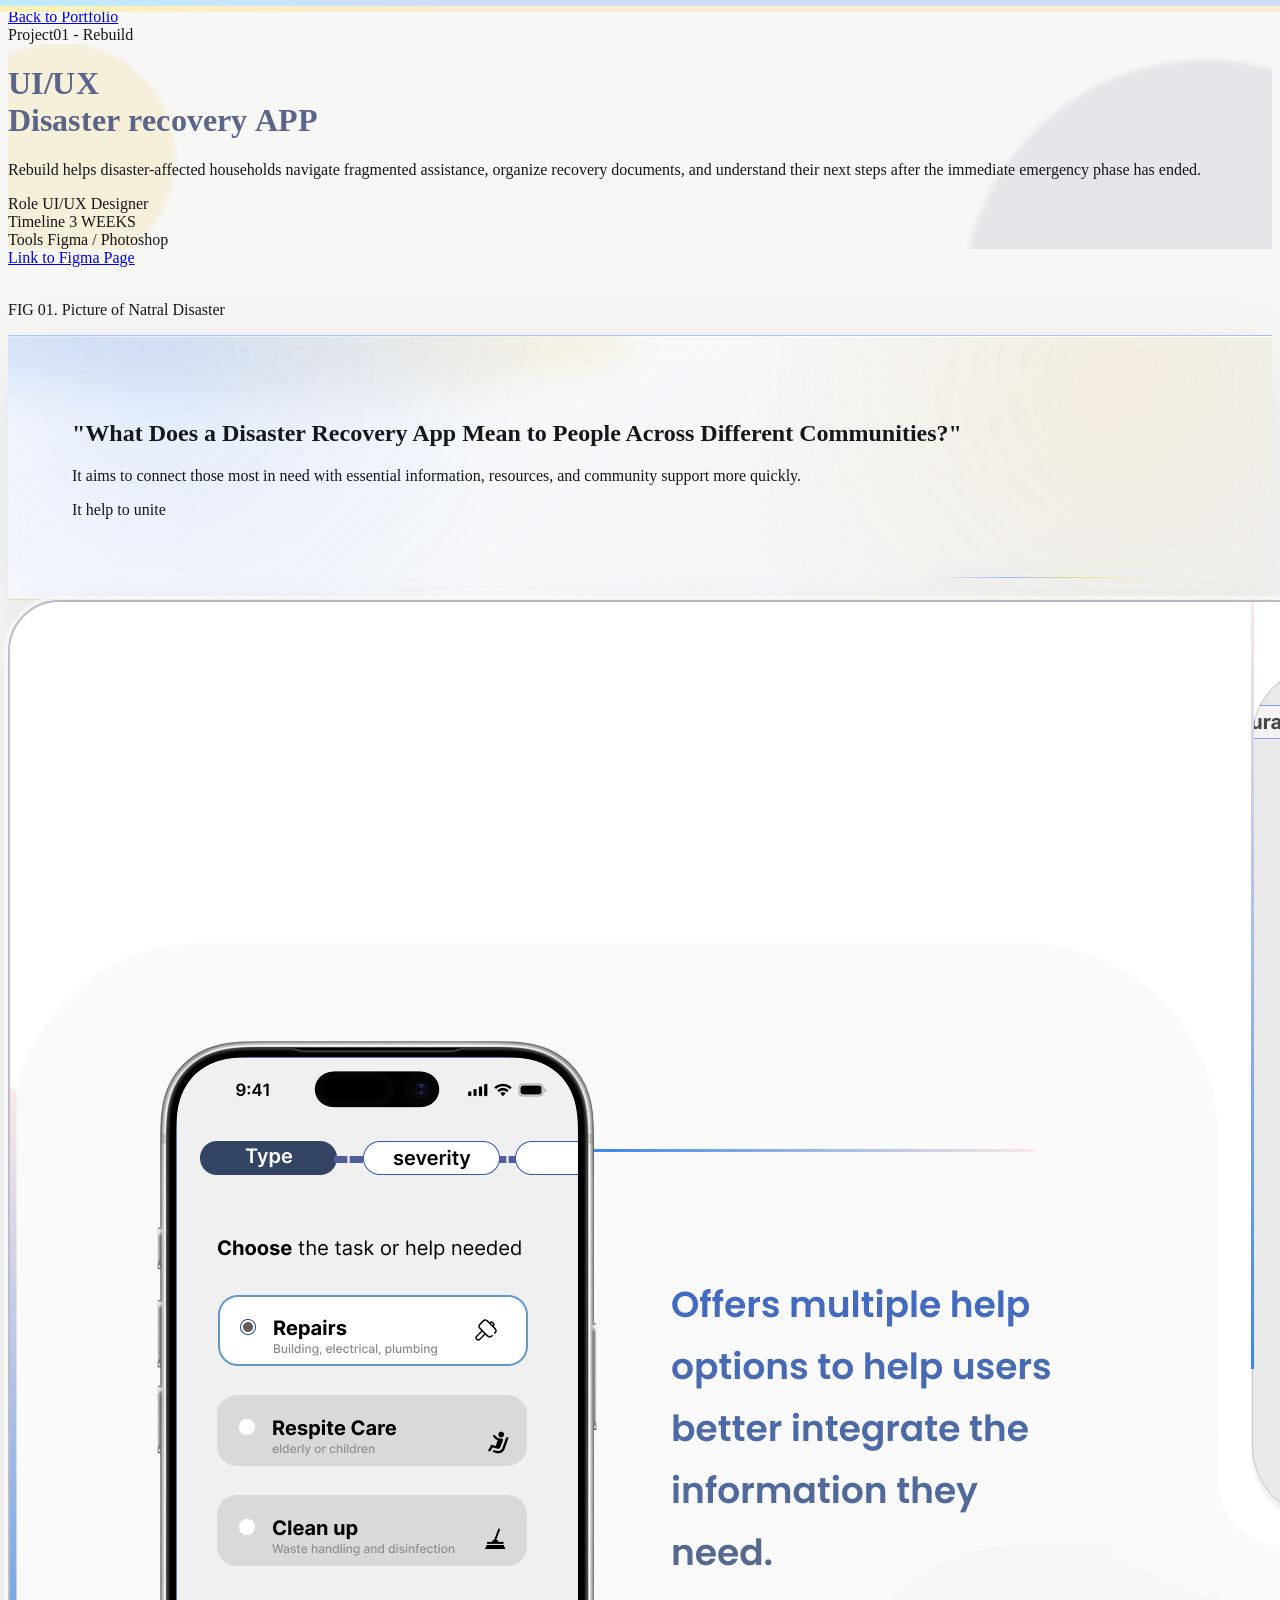
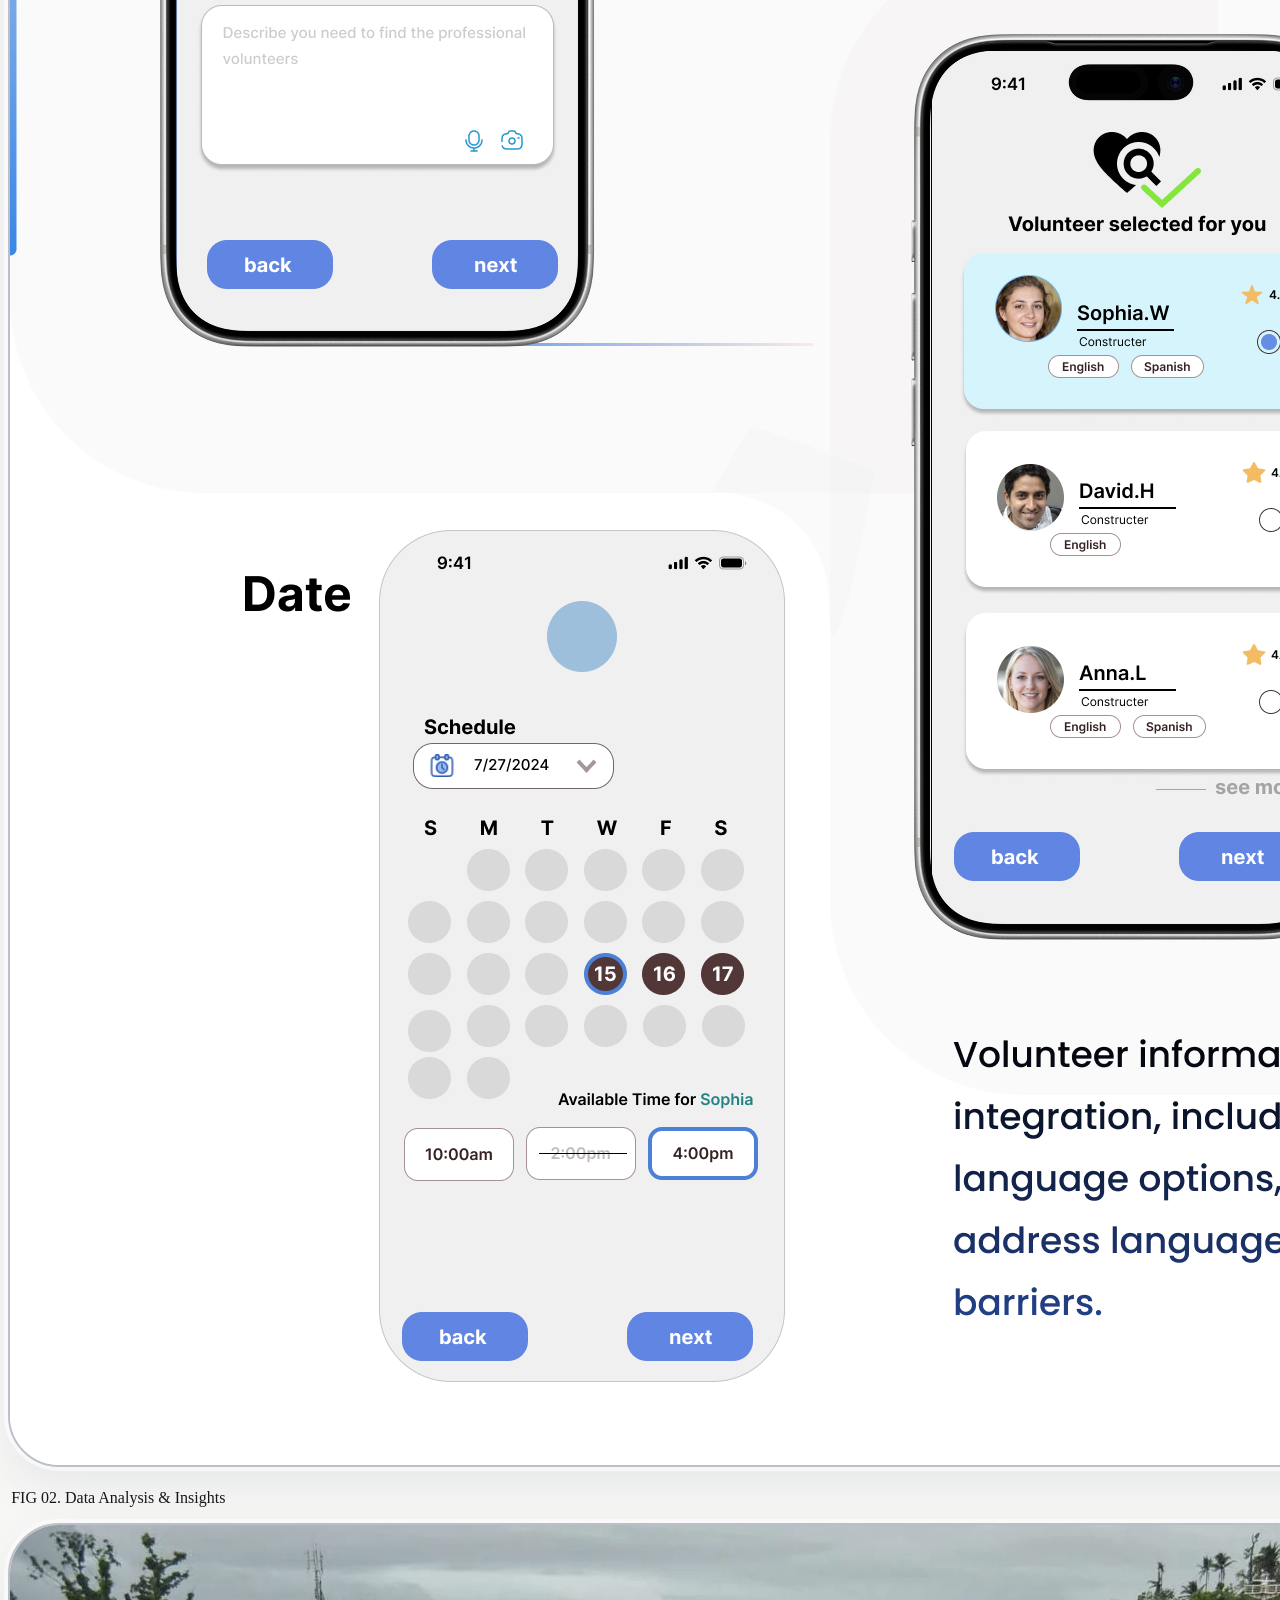
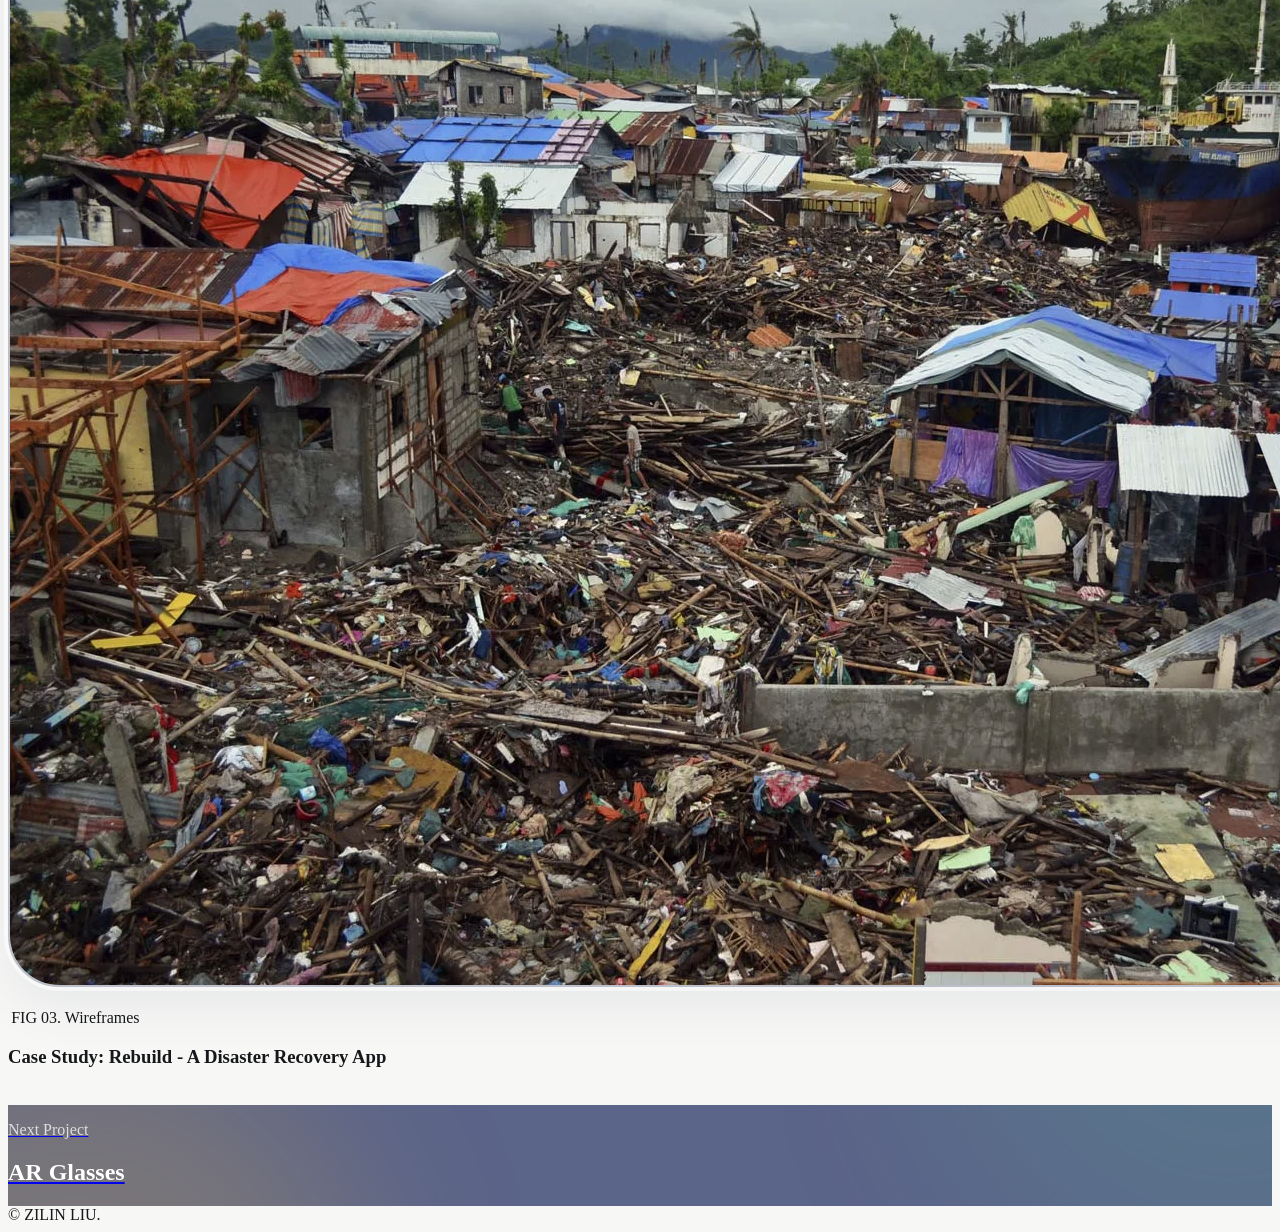
==== commit 16a832de: "Update Rebuild project introduction" ====
--- a/project1/index.html
+++ b/project1/index.html
@@ -68,7 +68,7 @@
                     <span class="text-zinc-400">Disaster recovery APP</span>
                 </h1>
                 <p class="gsap-header text-lg text-zinc-600 font-medium max-w-2xl leading-relaxed">
-                    I understand that this app concept is still incomplete and would require far more than design alone to function in reality, including strong public systems, government support, and social welfare infrastructure. Because of that, the project gradually shifted from a question of practical application to a more reflective one: how design can encourage people to think more deeply about inequality, society, and the very different realities people face when natural disasters happen
+                    Rebuild helps disaster-affected households navigate fragmented assistance, organize recovery documents, and understand their next steps after the immediate emergency phase has ended.
                 </p>
                 
             </div>
